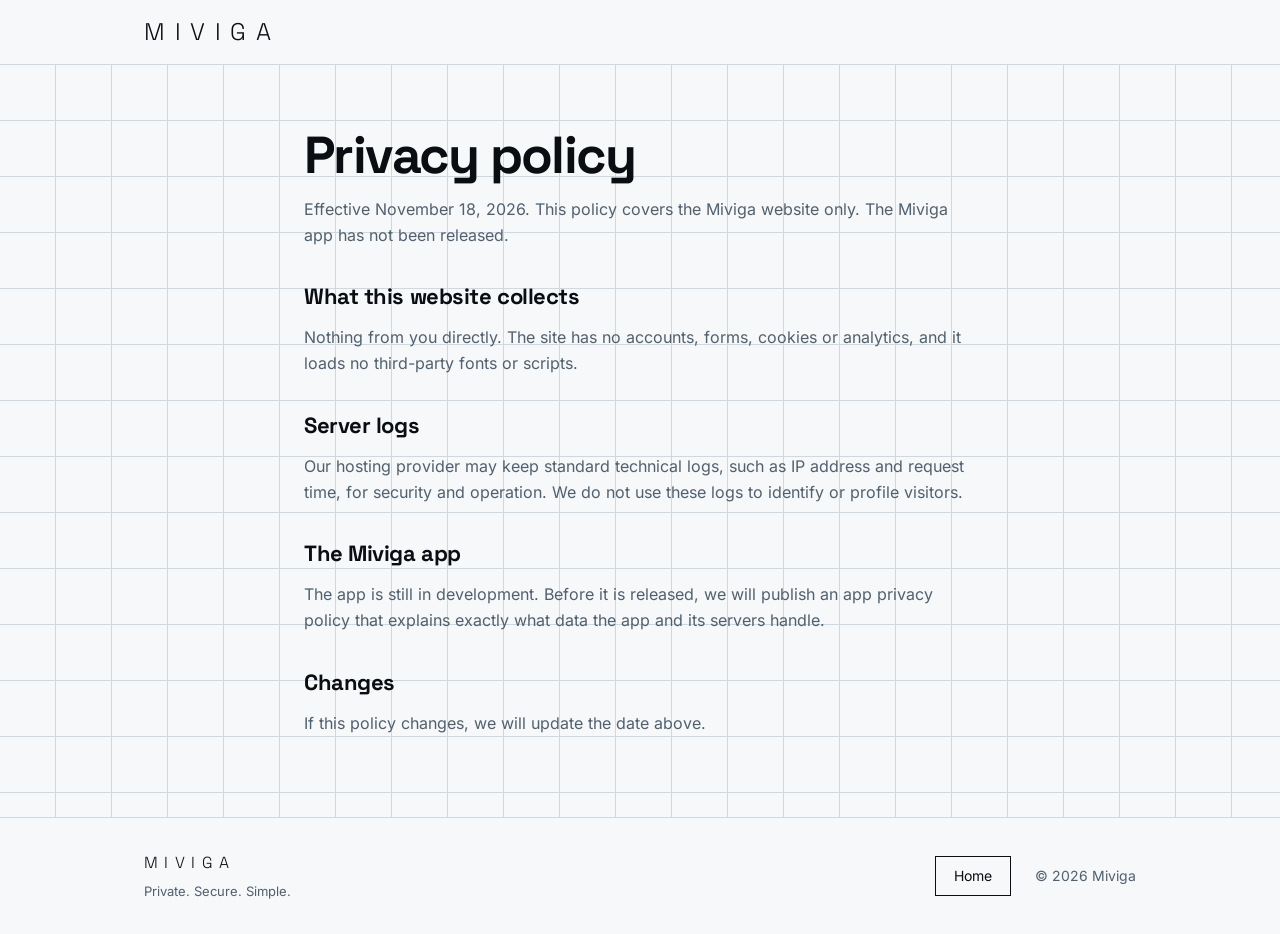
==== privacy.html @ 73d8e9f7 "Add Miviga coming soon page" ====
<!DOCTYPE html>
<html lang="en">
<head>
<meta charset="utf-8">
<meta name="viewport" content="width=device-width, initial-scale=1">
<title>Privacy policy | Miviga</title>
<link rel="stylesheet" href="style.css">
</head>
<body>
<header><div class="wrap"><a class="logo" href="/">MIVIGA</a></div></header>
<main><div class="wrap doc">
<h1>Privacy policy</h1>
<p>Effective November 18, 2026. This policy covers the Miviga website only. The Miviga app has not been released.</p>

<h2>What this website collects</h2>
<p>Nothing from you directly. The site has no accounts, forms, cookies or analytics, and it loads no third-party fonts or scripts.</p>

<h2>Server logs</h2>
<p>Our hosting provider may keep standard technical logs, such as IP address and request time, for security and operation. We do not use these logs to identify or profile visitors.</p>

<h2>The Miviga app</h2>
<p>The app is still in development. Before it is released, we will publish an app privacy policy that explains exactly what data the app and its servers handle.</p>

<h2>Changes</h2>
<p>If this policy changes, we will update the date above.</p>
</div></main>
<footer><div class="wrap">
<div><a class="logo" href="/">MIVIGA</a><p class="foot-tag">Private. Secure. Simple.</p></div>
<span><a class="btn" href="/">Home</a> © 2026 Miviga</span>
</div></footer>
</body>
</html>
---- style.css ----
@font-face{font-family:"Inter";src:url(fonts/inter.woff2) format("woff2");font-weight:100 900;font-display:swap}
@font-face{font-family:"Space Grotesk";src:url(fonts/space-grotesk.woff2) format("woff2");font-weight:300 700;font-display:swap}
:root{--bg:#f6f8fa;--ink:#0a0d12;--muted:#51606e;--line:#cfd8e0;--accent:#3B55E6;--f:"Inter","Segoe UI",Arial,system-ui,sans-serif;--d:"Space Grotesk","Inter","Segoe UI",Arial,sans-serif;color-scheme:light}
*{box-sizing:border-box}
body{margin:0;background:var(--bg);color:var(--ink);font-family:var(--f);line-height:1.6}
.wrap{max-width:1040px;margin:0 auto;padding:0 24px}
header{border-bottom:1px solid var(--line);background:var(--bg)}
header .wrap{display:flex;align-items:center;height:64px}
.logo{font-family:var(--d);font-weight:300;font-size:24px;letter-spacing:.4em;color:var(--ink);text-decoration:none}
a{color:var(--accent)}
a:focus-visible{outline:2px solid var(--accent);outline-offset:3px}
main{background-image:linear-gradient(var(--line) 1px,transparent 1px),linear-gradient(90deg,var(--line) 1px,transparent 1px);background-size:56px 56px;background-position:-1px -1px;overflow:hidden}
.hero-bg{position:relative;overflow:hidden}
.hero-bg svg{position:absolute;right:-80px;bottom:-60px;width:560px;height:560px;fill:none;stroke:var(--line);stroke-width:1.3;pointer-events:none}
.hero{position:relative;padding:96px 24px 72px}
h1{font-family:var(--d);font-size:clamp(48px,10vw,104px);line-height:1;letter-spacing:-.04em;margin:0 0 32px;font-weight:700}
.lead{max-width:560px;font-size:18px;color:var(--muted);margin:0}
.badge{display:inline-block;border:1px solid var(--ink);padding:4px 12px;font-size:14px;margin:0 0 28px;background:var(--bg)}
section{padding:56px 0}
h2{font-family:var(--d);font-size:clamp(28px,4vw,40px);letter-spacing:-.02em;line-height:1.15;margin:0 0 12px}
.sub{color:var(--muted);max-width:620px;margin:0 0 36px}
.cols{display:grid;grid-template-columns:repeat(3,1fr);gap:48px}
.col h3{font-family:var(--d);margin:0 0 8px;font-size:20px}
.num{font-family:var(--d);font-size:44px;font-weight:300;line-height:1;margin:0 0 20px;color:var(--accent);opacity:.45}
.col .d{color:var(--muted);font-size:15px;margin:0}
footer{border-top:1px solid var(--line);padding:32px 0;color:var(--muted);font-size:14px;background:var(--bg)}
footer .wrap{display:flex;flex-wrap:wrap;gap:16px;justify-content:space-between;align-items:center}
footer .wrap>span{display:flex;align-items:center;flex-wrap:wrap;gap:8px}
footer .logo{font-size:16px}
.foot-tag{font-size:13px;margin:6px 0 0;color:var(--muted)}
.btn{display:inline-block;border:1px solid var(--ink);color:var(--ink);text-decoration:none;padding:8px 18px;font-size:14px;margin-right:16px;background:var(--bg)}
.btn:hover{background:var(--ink);color:var(--bg)}
.btn:focus-visible{outline:2px solid var(--accent);outline-offset:3px}
.doc{padding:64px 24px;max-width:720px}
.doc h1{font-size:clamp(34px,6vw,52px);letter-spacing:-.03em;margin-bottom:8px}
.doc h2{font-size:22px;margin:36px 0 8px}
.doc p,.doc li{color:var(--muted)}
@media (max-width:760px){.cols{grid-template-columns:1fr;gap:32px}.hero{padding:56px 24px 48px}.hero-bg svg{width:360px;height:360px;right:-100px}}
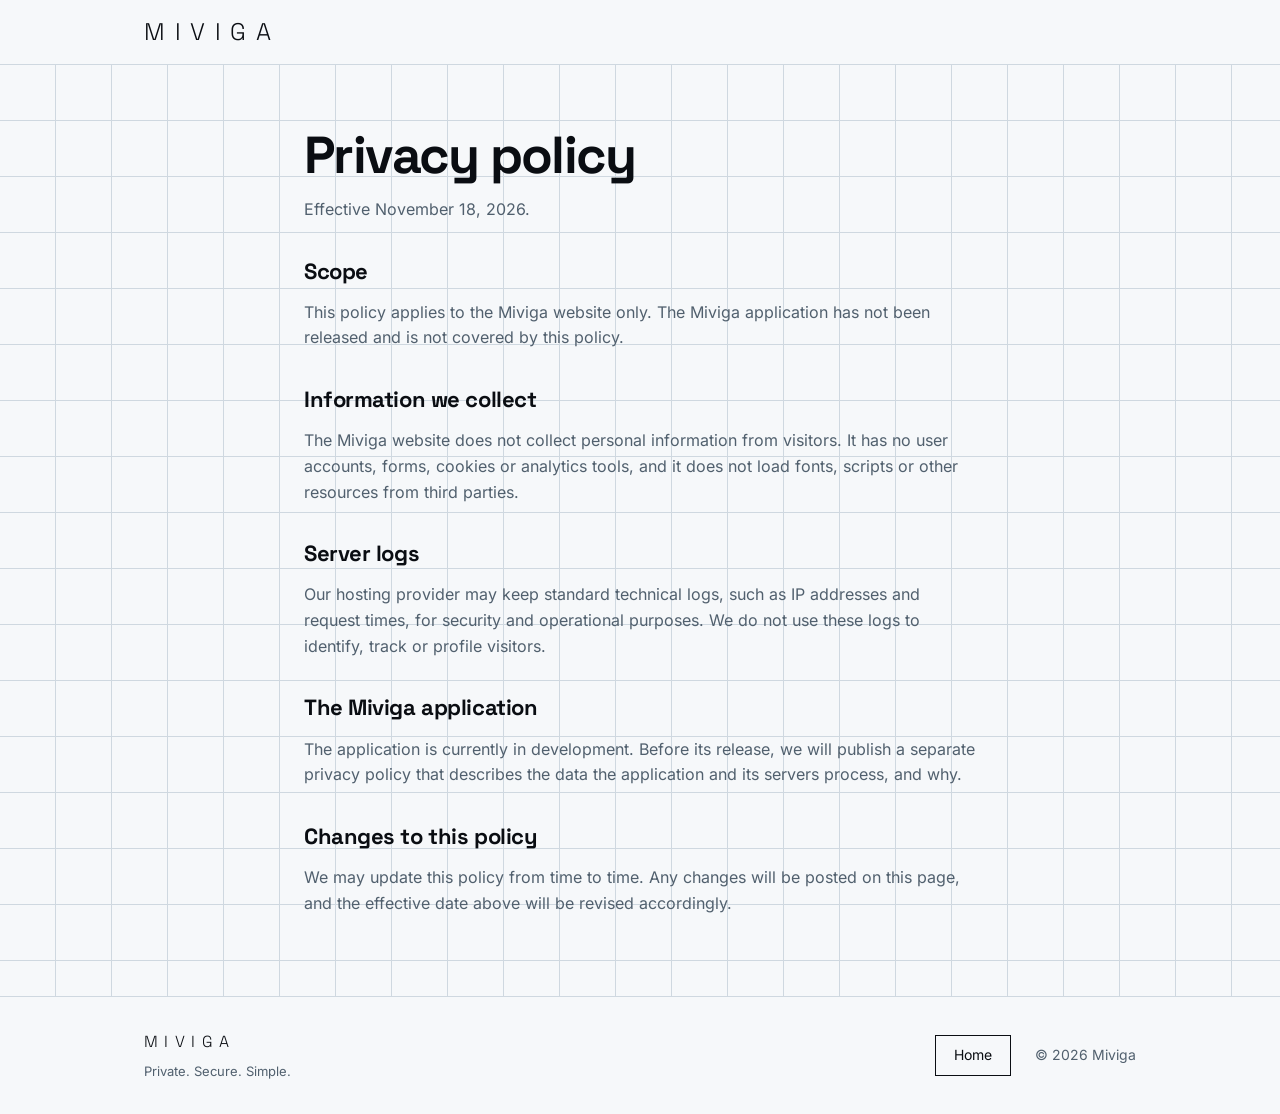
==== commit 9b21c1f3: "Miviga website" ====
--- a/privacy.html
+++ b/privacy.html
@@ -4,25 +4,30 @@
 <meta charset="utf-8">
 <meta name="viewport" content="width=device-width, initial-scale=1">
 <title>Privacy policy | Miviga</title>
+<meta name="description" content="Privacy policy for the Miviga website. Miviga does not collect personal data through its website.">
 <link rel="stylesheet" href="style.css">
 </head>
 <body>
 <header><div class="wrap"><a class="logo" href="/">MIVIGA</a></div></header>
 <main><div class="wrap doc">
 <h1>Privacy policy</h1>
-<p>Effective November 18, 2026. This policy covers the Miviga website only. The Miviga app has not been released.</p>
+<p>Effective November 18, 2026.</p>
 
-<h2>What this website collects</h2>
-<p>Nothing from you directly. The site has no accounts, forms, cookies or analytics, and it loads no third-party fonts or scripts.</p>
+<h2>Scope</h2>
+<p>This policy applies to the Miviga website only. The Miviga application has not been released and is not covered by this policy.</p>
+
+<h2>Information we collect</h2>
+<p>The Miviga website does not collect personal information from visitors. It has no user accounts, forms, cookies or analytics tools, and it does not load fonts, scripts or other resources from third parties.</p>
 
 <h2>Server logs</h2>
-<p>Our hosting provider may keep standard technical logs, such as IP address and request time, for security and operation. We do not use these logs to identify or profile visitors.</p>
+<p>Our hosting provider may keep standard technical logs, such as IP addresses and request times, for security and operational purposes. We do not use these logs to identify, track or profile visitors.</p>
 
-<h2>The Miviga app</h2>
-<p>The app is still in development. Before it is released, we will publish an app privacy policy that explains exactly what data the app and its servers handle.</p>
+<h2>The Miviga application</h2>
+<p>The application is currently in development. Before its release, we will publish a separate privacy policy that describes the data the application and its servers process, and why.</p>
 
-<h2>Changes</h2>
-<p>If this policy changes, we will update the date above.</p>
+<h2>Changes to this policy</h2>
+<p>We may update this policy from time to time. Any changes will be posted on this page, and the effective date above will be revised accordingly.</p>
+
 </div></main>
 <footer><div class="wrap">
 <div><a class="logo" href="/">MIVIGA</a><p class="foot-tag">Private. Secure. Simple.</p></div>
--- a/style.css
+++ b/style.css
@@ -23,6 +23,16 @@
 .col h3{font-family:var(--d);margin:0 0 8px;font-size:20px}
 .num{font-family:var(--d);font-size:44px;font-weight:300;line-height:1;margin:0 0 20px;color:var(--accent);opacity:.45}
 .col .d{color:var(--muted);font-size:15px;margin:0}
+.platforms{list-style:none;margin:0;padding:0;display:grid;grid-template-columns:repeat(4,1fr);border:1px solid var(--ink);background:var(--bg)}
+.platforms li{display:flex;flex-direction:column;align-items:center;text-align:center;gap:4px;padding:28px 24px;border-left:1px solid var(--line)}
+.platforms li:first-child{border-left:0}
+.platforms svg,.platforms img{width:40px;height:40px;margin-bottom:16px}
+.platforms img.tux{width:auto;height:40px}
+.platforms svg.android{fill:#3DDC84}
+.platforms svg.apple{fill:#000}
+.platforms svg.stroke{fill:none;stroke:var(--accent);stroke-width:1.5;stroke-linecap:round}
+.p-name{font-family:var(--d);font-size:20px;font-weight:600}
+.p-status{font-size:14px;color:var(--muted)}
 footer{border-top:1px solid var(--line);padding:32px 0;color:var(--muted);font-size:14px;background:var(--bg)}
 footer .wrap{display:flex;flex-wrap:wrap;gap:16px;justify-content:space-between;align-items:center}
 footer .wrap>span{display:flex;align-items:center;flex-wrap:wrap;gap:8px}
@@ -35,4 +45,4 @@
 .doc h1{font-size:clamp(34px,6vw,52px);letter-spacing:-.03em;margin-bottom:8px}
 .doc h2{font-size:22px;margin:36px 0 8px}
 .doc p,.doc li{color:var(--muted)}
-@media (max-width:760px){.cols{grid-template-columns:1fr;gap:32px}.hero{padding:56px 24px 48px}.hero-bg svg{width:360px;height:360px;right:-100px}}+@media (max-width:760px){.cols{grid-template-columns:1fr;gap:32px}.hero{padding:56px 24px 48px}.hero-bg svg{width:360px;height:360px;right:-100px}.platforms{grid-template-columns:repeat(2,1fr)}.platforms li:nth-child(odd){border-left:0}.platforms li:nth-child(n+3){border-top:1px solid var(--line)}}.doc a{text-decoration:none}
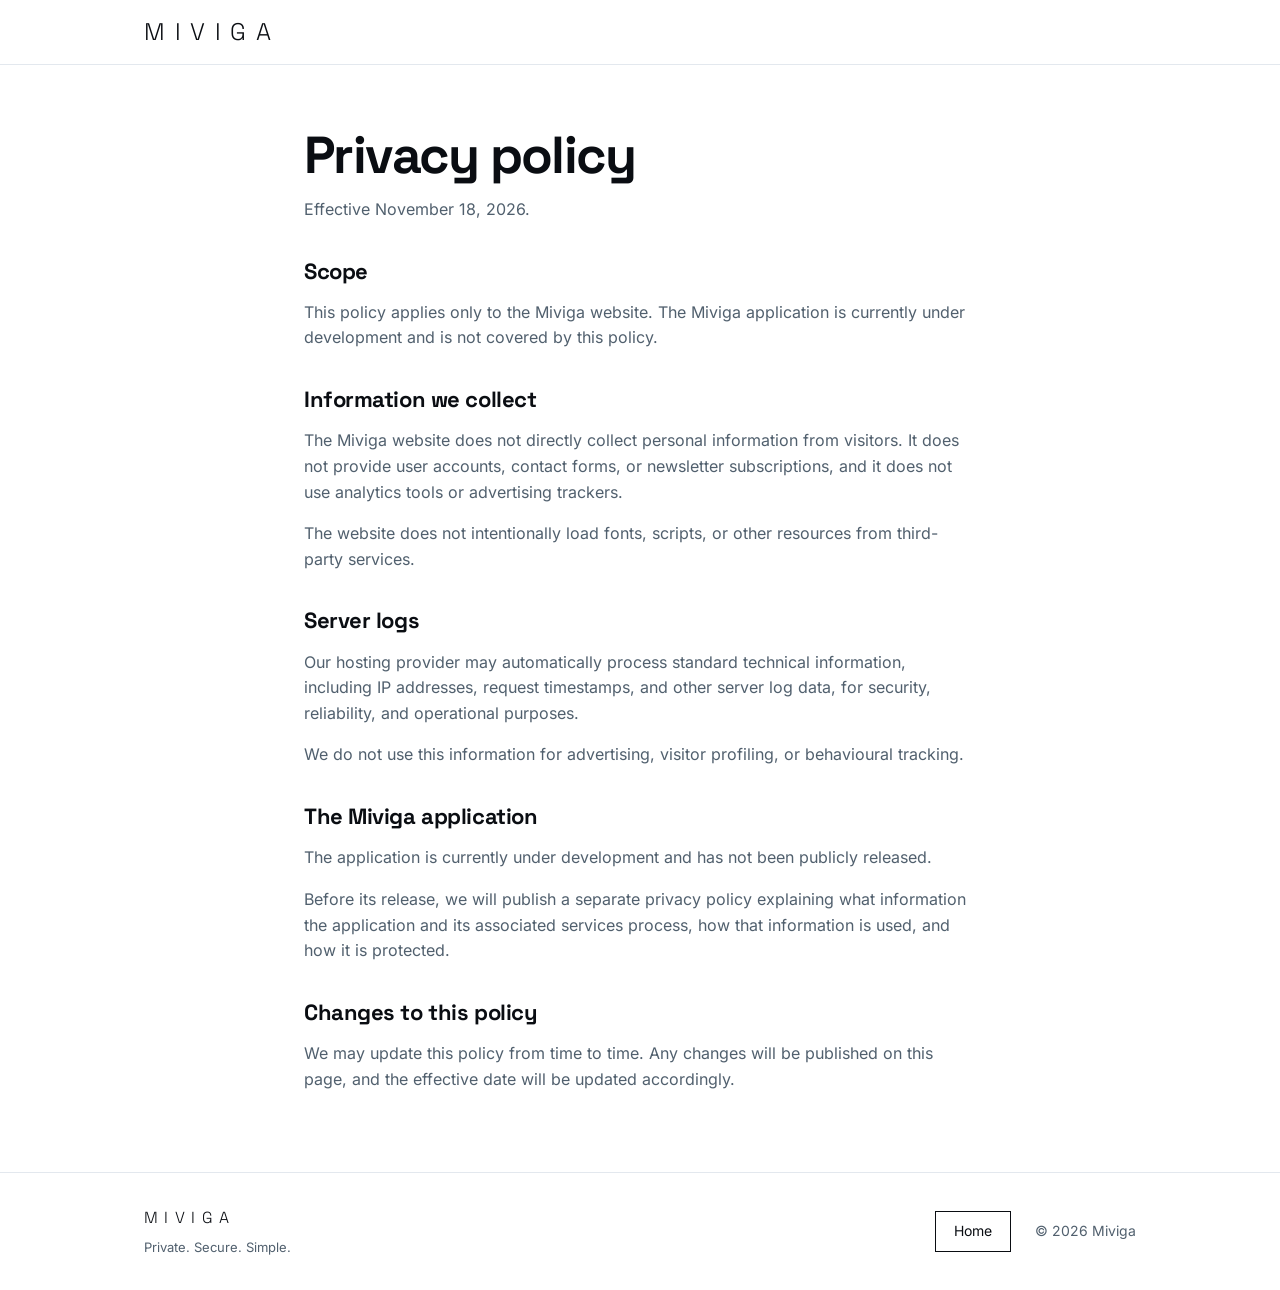
==== commit df514201: "Update platforms order and alignment, hero and footer copy, privacy policy" ====
--- a/privacy.html
+++ b/privacy.html
@@ -4,7 +4,7 @@
 <meta charset="utf-8">
 <meta name="viewport" content="width=device-width, initial-scale=1">
 <title>Privacy policy | Miviga</title>
-<meta name="description" content="Privacy policy for the Miviga website. Miviga does not collect personal data through its website.">
+<meta name="description" content="Privacy policy for the Miviga website. Miviga does not directly collect personal information from website visitors.">
 <link rel="stylesheet" href="style.css">
 </head>
 <body>
@@ -14,19 +14,22 @@
 <p>Effective November 18, 2026.</p>
 
 <h2>Scope</h2>
-<p>This policy applies to the Miviga website only. The Miviga application has not been released and is not covered by this policy.</p>
+<p>This policy applies only to the Miviga website. The Miviga application is currently under development and is not covered by this policy.</p>
 
 <h2>Information we collect</h2>
-<p>The Miviga website does not collect personal information from visitors. It has no user accounts, forms, cookies or analytics tools, and it does not load fonts, scripts or other resources from third parties.</p>
+<p>The Miviga website does not directly collect personal information from visitors. It does not provide user accounts, contact forms, or newsletter subscriptions, and it does not use analytics tools or advertising trackers.</p>
+<p>The website does not intentionally load fonts, scripts, or other resources from third-party services.</p>
 
 <h2>Server logs</h2>
-<p>Our hosting provider may keep standard technical logs, such as IP addresses and request times, for security and operational purposes. We do not use these logs to identify, track or profile visitors.</p>
+<p>Our hosting provider may automatically process standard technical information, including IP addresses, request timestamps, and other server log data, for security, reliability, and operational purposes.</p>
+<p>We do not use this information for advertising, visitor profiling, or behavioural tracking.</p>
 
 <h2>The Miviga application</h2>
-<p>The application is currently in development. Before its release, we will publish a separate privacy policy that describes the data the application and its servers process, and why.</p>
+<p>The application is currently under development and has not been publicly released.</p>
+<p>Before its release, we will publish a separate privacy policy explaining what information the application and its associated services process, how that information is used, and how it is protected.</p>
 
 <h2>Changes to this policy</h2>
-<p>We may update this policy from time to time. Any changes will be posted on this page, and the effective date above will be revised accordingly.</p>
+<p>We may update this policy from time to time. Any changes will be published on this page, and the effective date will be updated accordingly.</p>
 
 </div></main>
 <footer><div class="wrap">
--- a/style.css
+++ b/style.css
@@ -1,6 +1,20 @@
 @font-face{font-family:"Inter";src:url(fonts/inter.woff2) format("woff2");font-weight:100 900;font-display:swap}
 @font-face{font-family:"Space Grotesk";src:url(fonts/space-grotesk.woff2) format("woff2");font-weight:300 700;font-display:swap}
-:root{--bg:#f6f8fa;--ink:#0a0d12;--muted:#51606e;--line:#cfd8e0;--accent:#3B55E6;--f:"Inter","Segoe UI",Arial,system-ui,sans-serif;--d:"Space Grotesk","Inter","Segoe UI",Arial,sans-serif;color-scheme:light}
+
+:root{
+  --bg:#ffffff;--ink:#0a0d12;--muted:#51606e;--line:#e3e8ee;--accent:#3B55E6;
+  --tile:#ffffff;--tile-shadow:0 10px 28px rgba(80,70,160,.16);--tile-border:#eef0f5;
+  --f:"Inter","Segoe UI",Arial,system-ui,sans-serif;
+  --d:"Space Grotesk","Inter","Segoe UI",Arial,sans-serif;
+  color-scheme:light dark;
+}
+@media (prefers-color-scheme:dark){
+  :root{
+    --bg:#0b0e13;--ink:#f2f5f8;--muted:#9aa7b4;--line:#242c36;--accent:#7b90ff;
+    --tile:#161b23;--tile-shadow:0 10px 28px rgba(0,0,0,.55);--tile-border:#262e39;
+  }
+}
+
 *{box-sizing:border-box}
 body{margin:0;background:var(--bg);color:var(--ink);font-family:var(--f);line-height:1.6}
 .wrap{max-width:1040px;margin:0 auto;padding:0 24px}
@@ -9,30 +23,38 @@
 .logo{font-family:var(--d);font-weight:300;font-size:24px;letter-spacing:.4em;color:var(--ink);text-decoration:none}
 a{color:var(--accent)}
 a:focus-visible{outline:2px solid var(--accent);outline-offset:3px}
-main{background-image:linear-gradient(var(--line) 1px,transparent 1px),linear-gradient(90deg,var(--line) 1px,transparent 1px);background-size:56px 56px;background-position:-1px -1px;overflow:hidden}
-.hero-bg{position:relative;overflow:hidden}
-.hero-bg svg{position:absolute;right:-80px;bottom:-60px;width:560px;height:560px;fill:none;stroke:var(--line);stroke-width:1.3;pointer-events:none}
-.hero{position:relative;padding:96px 24px 72px}
-h1{font-family:var(--d);font-size:clamp(48px,10vw,104px);line-height:1;letter-spacing:-.04em;margin:0 0 32px;font-weight:700}
-.lead{max-width:560px;font-size:18px;color:var(--muted);margin:0}
-.badge{display:inline-block;border:1px solid var(--ink);padding:4px 12px;font-size:14px;margin:0 0 28px;background:var(--bg)}
-section{padding:56px 0}
-h2{font-family:var(--d);font-size:clamp(28px,4vw,40px);letter-spacing:-.02em;line-height:1.15;margin:0 0 12px}
-.sub{color:var(--muted);max-width:620px;margin:0 0 36px}
-.cols{display:grid;grid-template-columns:repeat(3,1fr);gap:48px}
-.col h3{font-family:var(--d);margin:0 0 8px;font-size:20px}
-.num{font-family:var(--d);font-size:44px;font-weight:300;line-height:1;margin:0 0 20px;color:var(--accent);opacity:.45}
-.col .d{color:var(--muted);font-size:15px;margin:0}
-.platforms{list-style:none;margin:0;padding:0;display:grid;grid-template-columns:repeat(4,1fr);border:1px solid var(--ink);background:var(--bg)}
-.platforms li{display:flex;flex-direction:column;align-items:center;text-align:center;gap:4px;padding:28px 24px;border-left:1px solid var(--line)}
-.platforms li:first-child{border-left:0}
-.platforms svg,.platforms img{width:40px;height:40px;margin-bottom:16px}
-.platforms img.tux{width:auto;height:40px}
-.platforms svg.android{fill:#3DDC84}
-.platforms svg.apple{fill:#000}
-.platforms svg.stroke{fill:none;stroke:var(--accent);stroke-width:1.5;stroke-linecap:round}
-.p-name{font-family:var(--d);font-size:20px;font-weight:600}
-.p-status{font-size:14px;color:var(--muted)}
+
+main{background:var(--bg)}
+.hero{padding:72px 24px 56px}
+h1{font-family:var(--d);font-size:clamp(44px,8vw,88px);line-height:1;letter-spacing:-.04em;margin:0 0 28px;font-weight:700}
+.lead{max-width:760px;font-size:18px;color:var(--muted);margin:0;text-wrap:balance}
+.badge{display:inline-block;border:1px solid var(--ink);padding:4px 12px;font-size:14px;margin:0 0 24px;background:var(--bg)}
+
+section{padding:44px 0}
+h2{font-family:var(--d);font-size:clamp(26px,3.6vw,36px);letter-spacing:-.02em;line-height:1.15;margin:0 0 12px}
+.sub{color:var(--muted);max-width:620px;margin:0 0 32px}
+
+/* Three feature blocks: compact cards */
+.cols{display:grid;grid-template-columns:repeat(3,1fr);gap:24px;align-items:stretch}
+.col{background:var(--tile);border:1px solid var(--tile-border);border-radius:20px;box-shadow:var(--tile-shadow);padding:28px 26px 30px}
+.num{font-family:var(--d);font-size:32px;font-weight:300;line-height:1;margin:0 0 18px;color:var(--accent);opacity:.6}
+.col h3{font-family:var(--d);margin:0 0 10px;font-size:20px;line-height:1.25;letter-spacing:-.01em}
+.col .d{color:var(--muted);font-size:15px;line-height:1.7;margin:0}
+
+/* Platforms: 6 tiles in one row.
+   First tile = left edge of card 1, last tile = right edge of card 3.
+   Columns never exceed 120px; leftover space is distributed between tiles. */
+.platforms{list-style:none;margin:0;padding:0;display:grid;grid-template-columns:repeat(6,minmax(0,120px));justify-content:space-between;gap:18px}
+.platforms li{display:flex;flex-direction:column;align-items:center;text-align:center;gap:2px;width:100%}
+.tile{width:100%;aspect-ratio:1;display:flex;align-items:center;justify-content:center;background:var(--tile);border:1px solid var(--tile-border);border-radius:24px;box-shadow:var(--tile-shadow);margin:0 0 12px}
+.tile svg{width:46px;height:46px;fill:var(--ink)}
+.tile svg .cut{fill:none;stroke:var(--tile);stroke-width:1.6;stroke-linecap:round}
+.tile svg .ring{fill:none;stroke:var(--ink);stroke-width:1.6}
+.tile svg text{fill:var(--ink);stroke:none}
+
+.p-name{font-family:var(--d);font-size:16px;font-weight:600}
+.p-status{font-size:13px;color:var(--muted);line-height:1.35}
+
 footer{border-top:1px solid var(--line);padding:32px 0;color:var(--muted);font-size:14px;background:var(--bg)}
 footer .wrap{display:flex;flex-wrap:wrap;gap:16px;justify-content:space-between;align-items:center}
 footer .wrap>span{display:flex;align-items:center;flex-wrap:wrap;gap:8px}
@@ -41,8 +63,26 @@
 .btn{display:inline-block;border:1px solid var(--ink);color:var(--ink);text-decoration:none;padding:8px 18px;font-size:14px;margin-right:16px;background:var(--bg)}
 .btn:hover{background:var(--ink);color:var(--bg)}
 .btn:focus-visible{outline:2px solid var(--accent);outline-offset:3px}
+
 .doc{padding:64px 24px;max-width:720px}
 .doc h1{font-size:clamp(34px,6vw,52px);letter-spacing:-.03em;margin-bottom:8px}
 .doc h2{font-size:22px;margin:36px 0 8px}
 .doc p,.doc li{color:var(--muted)}
-@media (max-width:760px){.cols{grid-template-columns:1fr;gap:32px}.hero{padding:56px 24px 48px}.hero-bg svg{width:360px;height:360px;right:-100px}.platforms{grid-template-columns:repeat(2,1fr)}.platforms li:nth-child(odd){border-left:0}.platforms li:nth-child(n+3){border-top:1px solid var(--line)}}.doc a{text-decoration:none}
+.doc a{text-decoration:none}
+
+/* Tablet */
+@media (max-width:980px){
+  .cols{gap:18px}
+  .col{padding:24px 20px 26px}
+  .platforms{gap:14px}
+}
+
+/* Mobile: cards stacked, platforms 3 x 2 (edge to edge) */
+@media (max-width:760px){
+  .cols{grid-template-columns:1fr;gap:16px}
+  .col{padding:24px 22px 26px}
+  .hero{padding:48px 24px 40px}
+  section{padding:36px 0}
+  .platforms{grid-template-columns:repeat(3,minmax(0,104px));justify-content:space-between;gap:24px 14px}
+  .tile svg{width:40px;height:40px}
+}
